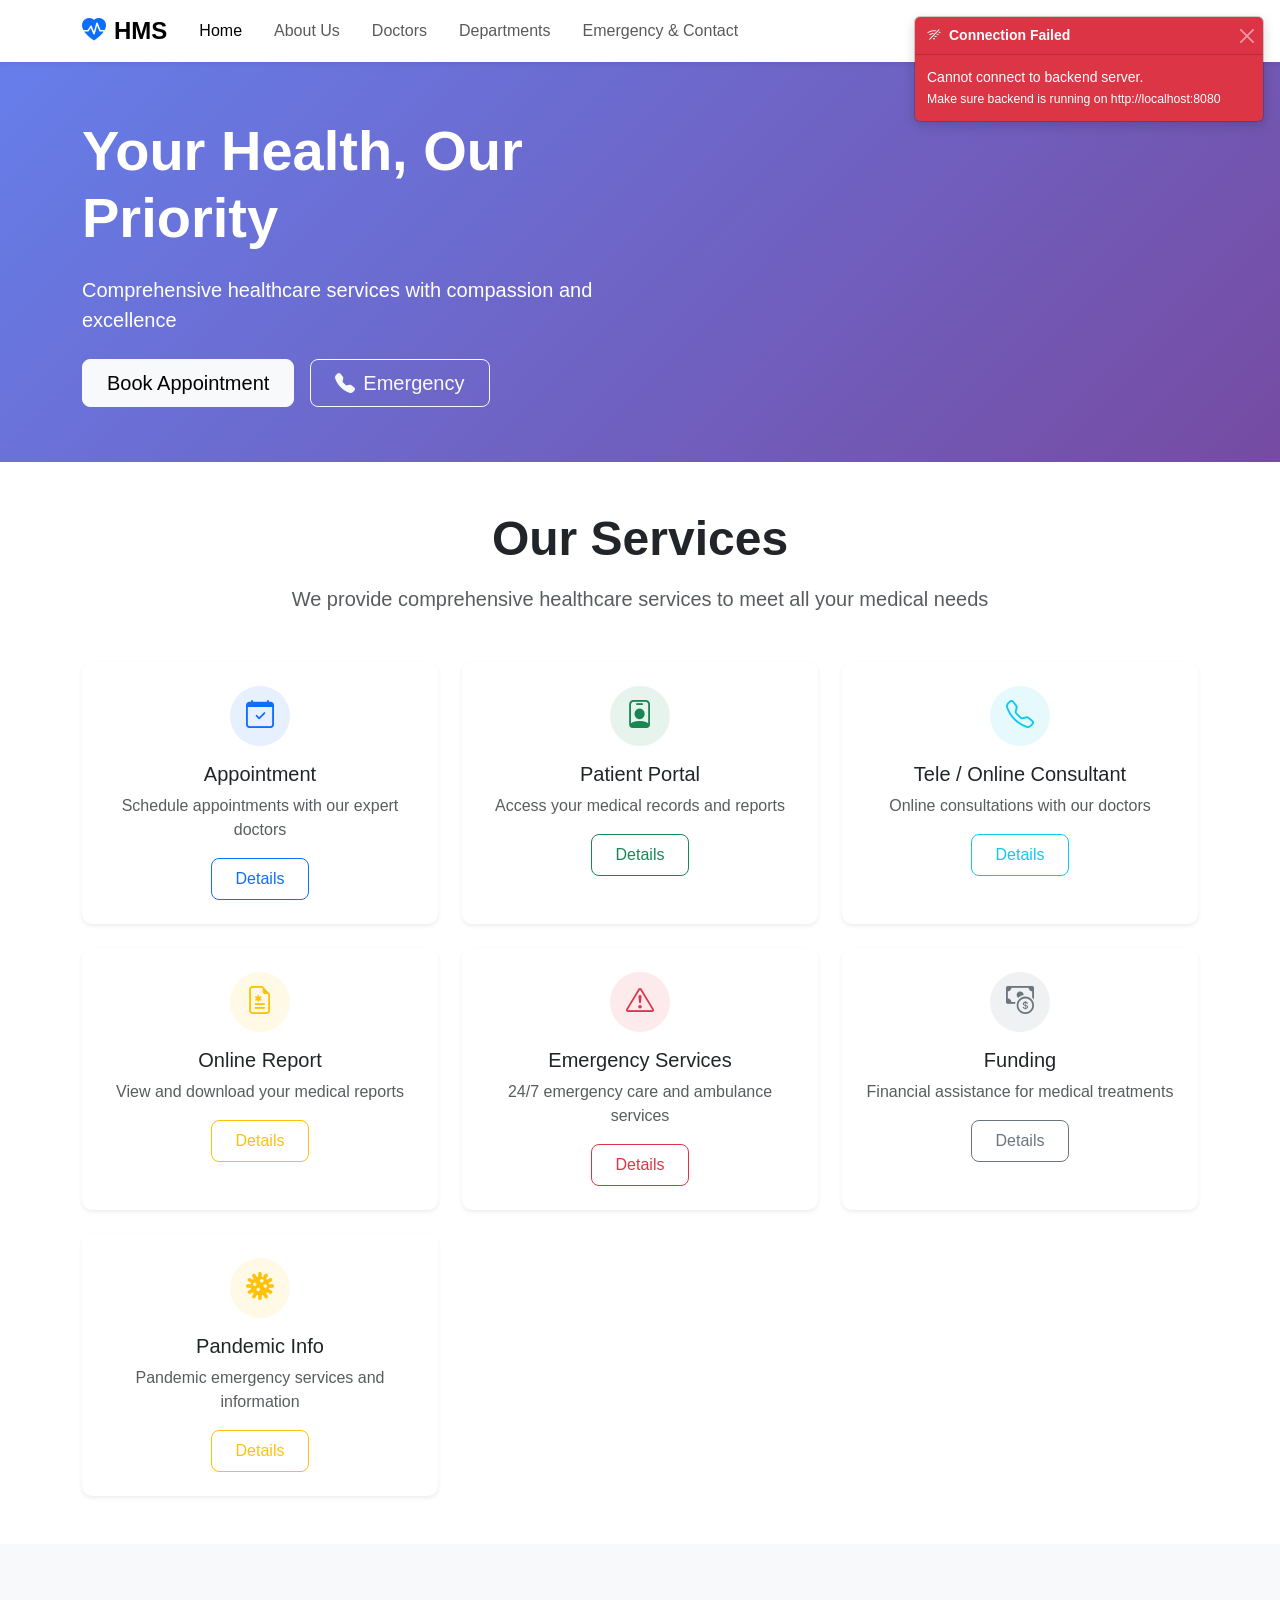
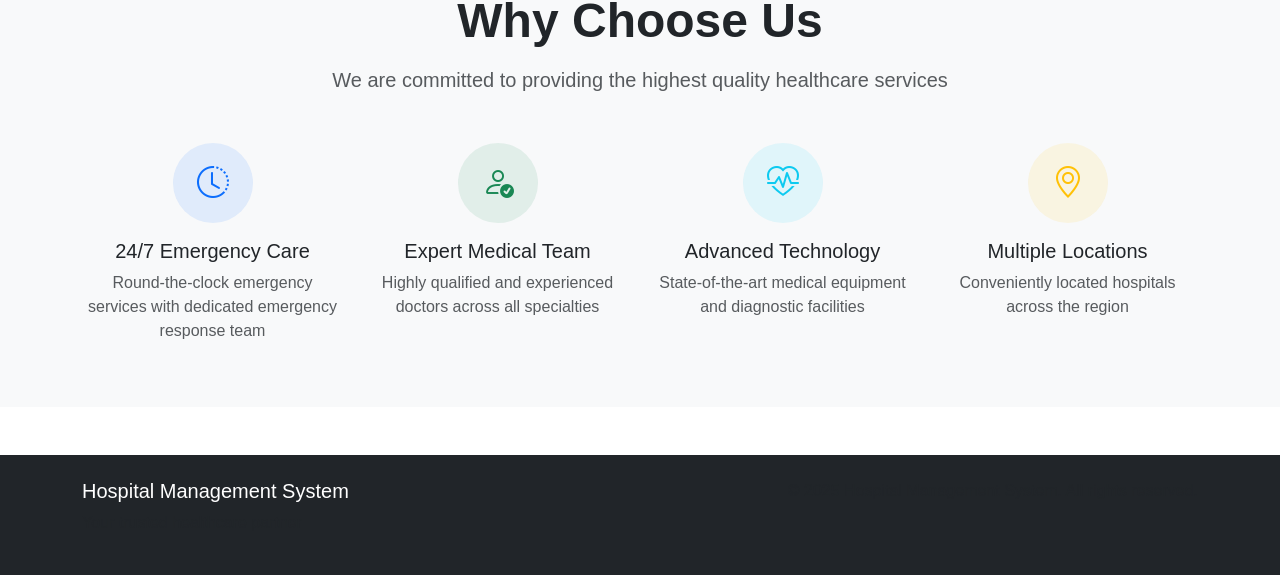
==== HospitalManagementSystem/HospitalManagementSystem/hospital-frontend-html/index.html @ 0879f268 "First" ====
<!DOCTYPE html>
<html lang="en">
<head>
    <meta charset="UTF-8">
    <meta name="viewport" content="width=device-width, initial-scale=1.0">
    <title>Hospital Management System</title>
    
    <!-- Bootstrap CSS -->
    <link href="https://cdn.jsdelivr.net/npm/bootstrap@5.3.2/dist/css/bootstrap.min.css" rel="stylesheet">
    <!-- Bootstrap Icons -->
    <link rel="stylesheet" href="https://cdn.jsdelivr.net/npm/bootstrap-icons@1.11.1/font/bootstrap-icons.css">
    <!-- Custom CSS -->
    <link rel="stylesheet" href="css/style.css">
</head>
<body>
    <!-- Connection Status Notification -->
    <div class="position-fixed top-0 end-0 p-3" style="z-index: 9999;">
        <div id="connectionToast" class="toast" role="alert" aria-live="assertive" aria-atomic="true">
            <div class="toast-header">
                <i class="bi bi-wifi me-2" id="connectionIcon"></i>
                <strong class="me-auto" id="connectionTitle">Checking Connection...</strong>
                <button type="button" class="btn-close" data-bs-dismiss="toast"></button>
            </div>
            <div class="toast-body" id="connectionMessage">
                Connecting to backend server...
            </div>
        </div>
    </div>

    <!-- Navigation -->
    <nav class="navbar navbar-expand-lg navbar-light bg-white shadow-sm">
        <div class="container">
            <a class="navbar-brand d-flex align-items-center" href="index.html">
                <i class="bi bi-heart-pulse-fill text-primary me-2 fs-4"></i>
                <span class="fw-bold">HMS</span>
            </a>
            <button class="navbar-toggler" type="button" data-bs-toggle="collapse" data-bs-target="#navbarNav">
                <span class="navbar-toggler-icon"></span>
            </button>
            <div class="collapse navbar-collapse" id="navbarNav">
                <ul class="navbar-nav me-auto">
                    <li class="nav-item">
                        <a class="nav-link" href="index.html">Home</a>
                    </li>
                    <li class="nav-item">
                        <a class="nav-link" href="about.html">About Us</a>
                    </li>
                    <li class="nav-item">
                        <a class="nav-link" href="doctors.html">Doctors</a>
                    </li>
                    <li class="nav-item">
                        <a class="nav-link" href="departments.html">Departments</a>
                    </li>
                    <li class="nav-item">
                        <a class="nav-link" href="emergency.html">Emergency & Contact</a>
                    </li>
                </ul>
                <ul class="navbar-nav">
                    <li class="nav-item">
                        <a class="nav-link" href="login.html">Login</a>
                    </li>
                    <li class="nav-item">
                        <a class="nav-link btn btn-primary text-white ms-2" href="register.html">Register</a>
                    </li>
                </ul>
            </div>
        </div>
    </nav>

    <!-- Hero Section -->
    <section class="hero-section bg-primary text-white py-5">
        <div class="container">
            <div class="row align-items-center">
                <div class="col-lg-6">
                    <h1 class="display-4 fw-bold mb-4">Your Health, Our Priority</h1>
                    <p class="lead mb-4">Comprehensive healthcare services with compassion and excellence</p>
                    <div class="d-flex gap-3">
                        <a href="appointments.html" class="btn btn-light btn-lg">Book Appointment</a>
                        <a href="emergency.html" class="btn btn-outline-light btn-lg">
                            <i class="bi bi-telephone-fill me-2"></i>Emergency
                        </a>
                    </div>
                </div>
            </div>
        </div>
    </section>

    <!-- Services Section -->
    <section class="py-5">
        <div class="container">
            <div class="text-center mb-5">
                <h2 class="display-5 fw-bold mb-3">Our Services</h2>
                <p class="lead text-muted">We provide comprehensive healthcare services to meet all your medical needs</p>
            </div>
            
            <div class="row g-4">
                <div class="col-md-6 col-lg-4">
                    <div class="card h-100 shadow-sm border-0">
                        <div class="card-body text-center p-4">
                            <div class="service-icon bg-primary bg-opacity-10 rounded-circle d-inline-flex align-items-center justify-content-center mb-3" style="width: 60px; height: 60px;">
                                <i class="bi bi-calendar-check fs-3 text-primary"></i>
                            </div>
                            <h5 class="card-title">Appointment</h5>
                            <p class="card-text text-muted">Schedule appointments with our expert doctors</p>
                            <a href="appointments.html" class="btn btn-outline-primary">Details</a>
                        </div>
                    </div>
                </div>
                
                <div class="col-md-6 col-lg-4">
                    <div class="card h-100 shadow-sm border-0">
                        <div class="card-body text-center p-4">
                            <div class="service-icon bg-success bg-opacity-10 rounded-circle d-inline-flex align-items-center justify-content-center mb-3" style="width: 60px; height: 60px;">
                                <i class="bi bi-person-badge fs-3 text-success"></i>
                            </div>
                            <h5 class="card-title">Patient Portal</h5>
                            <p class="card-text text-muted">Access your medical records and reports</p>
                            <a href="patient-portal-login.html" class="btn btn-outline-success">Details</a>
                        </div>
                    </div>
                </div>
                
                <div class="col-md-6 col-lg-4">
                    <div class="card h-100 shadow-sm border-0">
                        <div class="card-body text-center p-4">
                            <div class="service-icon bg-info bg-opacity-10 rounded-circle d-inline-flex align-items-center justify-content-center mb-3" style="width: 60px; height: 60px;">
                                <i class="bi bi-telephone fs-3 text-info"></i>
                            </div>
                            <h5 class="card-title">Tele / Online Consultant</h5>
                            <p class="card-text text-muted">Online consultations with our doctors</p>
                            <a href="tele-consultation.html" class="btn btn-outline-info">Details</a>
                        </div>
                    </div>
                </div>
                
                <div class="col-md-6 col-lg-4">
                    <div class="card h-100 shadow-sm border-0">
                        <div class="card-body text-center p-4">
                            <div class="service-icon bg-warning bg-opacity-10 rounded-circle d-inline-flex align-items-center justify-content-center mb-3" style="width: 60px; height: 60px;">
                                <i class="bi bi-file-earmark-medical fs-3 text-warning"></i>
                            </div>
                            <h5 class="card-title">Online Report</h5>
                            <p class="card-text text-muted">View and download your medical reports</p>
                            <a href="online-report.html" class="btn btn-outline-warning">Details</a>
                        </div>
                    </div>
                </div>
                
                <div class="col-md-6 col-lg-4">
                    <div class="card h-100 shadow-sm border-0">
                        <div class="card-body text-center p-4">
                            <div class="service-icon bg-danger bg-opacity-10 rounded-circle d-inline-flex align-items-center justify-content-center mb-3" style="width: 60px; height: 60px;">
                                <i class="bi bi-exclamation-triangle fs-3 text-danger"></i>
                            </div>
                            <h5 class="card-title">Emergency Services</h5>
                            <p class="card-text text-muted">24/7 emergency care and ambulance services</p>
                            <a href="emergency.html" class="btn btn-outline-danger">Details</a>
                        </div>
                    </div>
                </div>
                
                <div class="col-md-6 col-lg-4">
                    <div class="card h-100 shadow-sm border-0">
                        <div class="card-body text-center p-4">
                            <div class="service-icon bg-secondary bg-opacity-10 rounded-circle d-inline-flex align-items-center justify-content-center mb-3" style="width: 60px; height: 60px;">
                                <i class="bi bi-cash-coin fs-3 text-secondary"></i>
                            </div>
                            <h5 class="card-title">Funding</h5>
                            <p class="card-text text-muted">Financial assistance for medical treatments</p>
                            <a href="funding.html" class="btn btn-outline-secondary">Details</a>
                        </div>
                    </div>
                </div>
                
                <div class="col-md-6 col-lg-4">
                    <div class="card h-100 shadow-sm border-0">
                        <div class="card-body text-center p-4">
                            <div class="service-icon bg-warning bg-opacity-10 rounded-circle d-inline-flex align-items-center justify-content-center mb-3" style="width: 60px; height: 60px;">
                                <i class="bi bi-virus fs-3 text-warning"></i>
                            </div>
                            <h5 class="card-title">Pandemic Info</h5>
                            <p class="card-text text-muted">Pandemic emergency services and information</p>
                            <a href="pandemic.html" class="btn btn-outline-warning">Details</a>
                        </div>
                    </div>
                </div>
            </div>
        </div>
    </section>

    <!-- Features Section -->
    <section class="py-5 bg-light">
        <div class="container">
            <div class="text-center mb-5">
                <h2 class="display-5 fw-bold mb-3">Why Choose Us</h2>
                <p class="lead text-muted">We are committed to providing the highest quality healthcare services</p>
            </div>
            
            <div class="row g-4">
                <div class="col-md-6 col-lg-3">
                    <div class="text-center">
                        <div class="feature-icon bg-primary bg-opacity-10 rounded-circle d-inline-flex align-items-center justify-content-center mb-3" style="width: 80px; height: 80px;">
                            <i class="bi bi-clock-history fs-2 text-primary"></i>
                        </div>
                        <h5>24/7 Emergency Care</h5>
                        <p class="text-muted">Round-the-clock emergency services with dedicated emergency response team</p>
                    </div>
                </div>
                
                <div class="col-md-6 col-lg-3">
                    <div class="text-center">
                        <div class="feature-icon bg-success bg-opacity-10 rounded-circle d-inline-flex align-items-center justify-content-center mb-3" style="width: 80px; height: 80px;">
                            <i class="bi bi-person-check fs-2 text-success"></i>
                        </div>
                        <h5>Expert Medical Team</h5>
                        <p class="text-muted">Highly qualified and experienced doctors across all specialties</p>
                    </div>
                </div>
                
                <div class="col-md-6 col-lg-3">
                    <div class="text-center">
                        <div class="feature-icon bg-info bg-opacity-10 rounded-circle d-inline-flex align-items-center justify-content-center mb-3" style="width: 80px; height: 80px;">
                            <i class="bi bi-heart-pulse fs-2 text-info"></i>
                        </div>
                        <h5>Advanced Technology</h5>
                        <p class="text-muted">State-of-the-art medical equipment and diagnostic facilities</p>
                    </div>
                </div>
                
                <div class="col-md-6 col-lg-3">
                    <div class="text-center">
                        <div class="feature-icon bg-warning bg-opacity-10 rounded-circle d-inline-flex align-items-center justify-content-center mb-3" style="width: 80px; height: 80px;">
                            <i class="bi bi-geo-alt fs-2 text-warning"></i>
                        </div>
                        <h5>Multiple Locations</h5>
                        <p class="text-muted">Conveniently located hospitals across the region</p>
                    </div>
                </div>
            </div>
        </div>
    </section>

    <!-- Footer -->
    <footer class="bg-dark text-white py-4 mt-5">
        <div class="container">
            <div class="row">
                <div class="col-md-6">
                    <h5>Hospital Management System</h5>
                    <p class="text-muted">Your trusted healthcare partner</p>
                </div>
                <div class="col-md-6 text-md-end">
                    <p class="text-muted mb-0">&copy; 2025 Hospital Management System. All rights reserved.</p>
                </div>
            </div>
        </div>
    </footer>

    <!-- Bootstrap JS -->
    <script src="https://cdn.jsdelivr.net/npm/bootstrap@5.3.2/dist/js/bootstrap.bundle.min.js"></script>
    <!-- Custom JS -->
    <script src="js/api.js"></script>
    <script src="js/main.js"></script>
</body>
</html>
---- HospitalManagementSystem/HospitalManagementSystem/hospital-frontend-html/css/style.css ----
/* Custom Styles for Hospital Management System */

:root {
    --primary-color: #0d6efd;
    --secondary-color: #6c757d;
    --success-color: #198754;
    --danger-color: #dc3545;
    --warning-color: #ffc107;
    --info-color: #0dcaf0;
}

body {
    font-family: 'Segoe UI', Tahoma, Geneva, Verdana, sans-serif;
    min-height: 100vh;
    display: flex;
    flex-direction: column;
}

main {
    flex: 1;
}

/* Hero Section */
.hero-section {
    background: linear-gradient(135deg, #667eea 0%, #764ba2 100%);
    min-height: 400px;
    display: flex;
    align-items: center;
}

/* Navigation */
.navbar-brand {
    font-size: 1.5rem;
}

.navbar-nav .nav-link {
    font-weight: 500;
    margin: 0 0.5rem;
    transition: color 0.3s;
}

.navbar-nav .nav-link:hover {
    color: var(--primary-color) !important;
}

/* Cards */
.card {
    transition: transform 0.3s, box-shadow 0.3s;
    border-radius: 10px;
}

.card:hover {
    transform: translateY(-5px);
    box-shadow: 0 10px 25px rgba(0,0,0,0.1) !important;
}

/* Service Icons */
.service-icon, .feature-icon {
    transition: transform 0.3s;
}

.card:hover .service-icon,
.card:hover .feature-icon {card-body
    transform: scale(1.1);
}

/* Forms */
.form-control:focus,
.form-select:focus {
    border-color: var(--primary-color);
    box-shadow: 0 0 0 0.2rem rgba(13, 110, 253, 0.25);
}

/* Buttons */
.btn {
    border-radius: 8px;
    padding: 0.5rem 1.5rem;
    font-weight: 500;
    transition: all 0.3s;
}

.btn:hover {
    transform: translateY(-2px);
    box-shadow: 0 4px 8px rgba(0,0,0,0.2);
}

/* Loading Spinner */
.spinner-border {
    width: 3rem;
    height: 3rem;
}

/* Alerts */
.alert {
    border-radius: 8px;
    border: none;
}

/* Tables */
.table {
    border-radius: 8px;
    overflow: hidden;
}

.table thead {
    background-color: var(--primary-color);
    color: white;
}

/* Status Badges */
.badge {
    padding: 0.5rem 1rem;
    font-weight: 500;
}

/* Footer */
footer {
    margin-top: auto;
}

/* Responsive */
@media (max-width: 768px) {
    .hero-section {
        min-height: 300px;
        text-align: center;
    }
    
    .display-4 {
        font-size: 2rem;
    }
}

/* Custom Scrollbar */
::-webkit-scrollbar {
    width: 10px;
}

::-webkit-scrollbar-track {
    background: #f1f1f1;
}

::-webkit-scrollbar-thumb {
    background: var(--primary-color);
    border-radius: 5px;
}

::-webkit-scrollbar-thumb:hover {
    background: #0a58ca;
}

/* Toast Notification Styles */
.toast {
    min-width: 300px;
    box-shadow: 0 4px 12px rgba(0, 0, 0, 0.15);
}

.toast-header {
    font-weight: 600;
}

.toast.bg-success .toast-header {
    background-color: rgba(25, 135, 84, 0.2);
    color: white;
}

.toast.bg-danger .toast-header {
    background-color: rgba(220, 53, 69, 0.2);
    color: white;
}

.toast.bg-success .btn-close {
    filter: invert(1);
}

.toast.bg-danger .btn-close {
    filter: invert(1);
}

/* Animation */
@keyframes fadeIn {
    from {
        opacity: 0;
        transform: translateY(20px);
    }
    to {
        opacity: 1;
        transform: translateY(0);
    }
}

.fade-in {
    animation: fadeIn 0.5s ease-in;
}

.MapBody {
    width: auto;
   
}
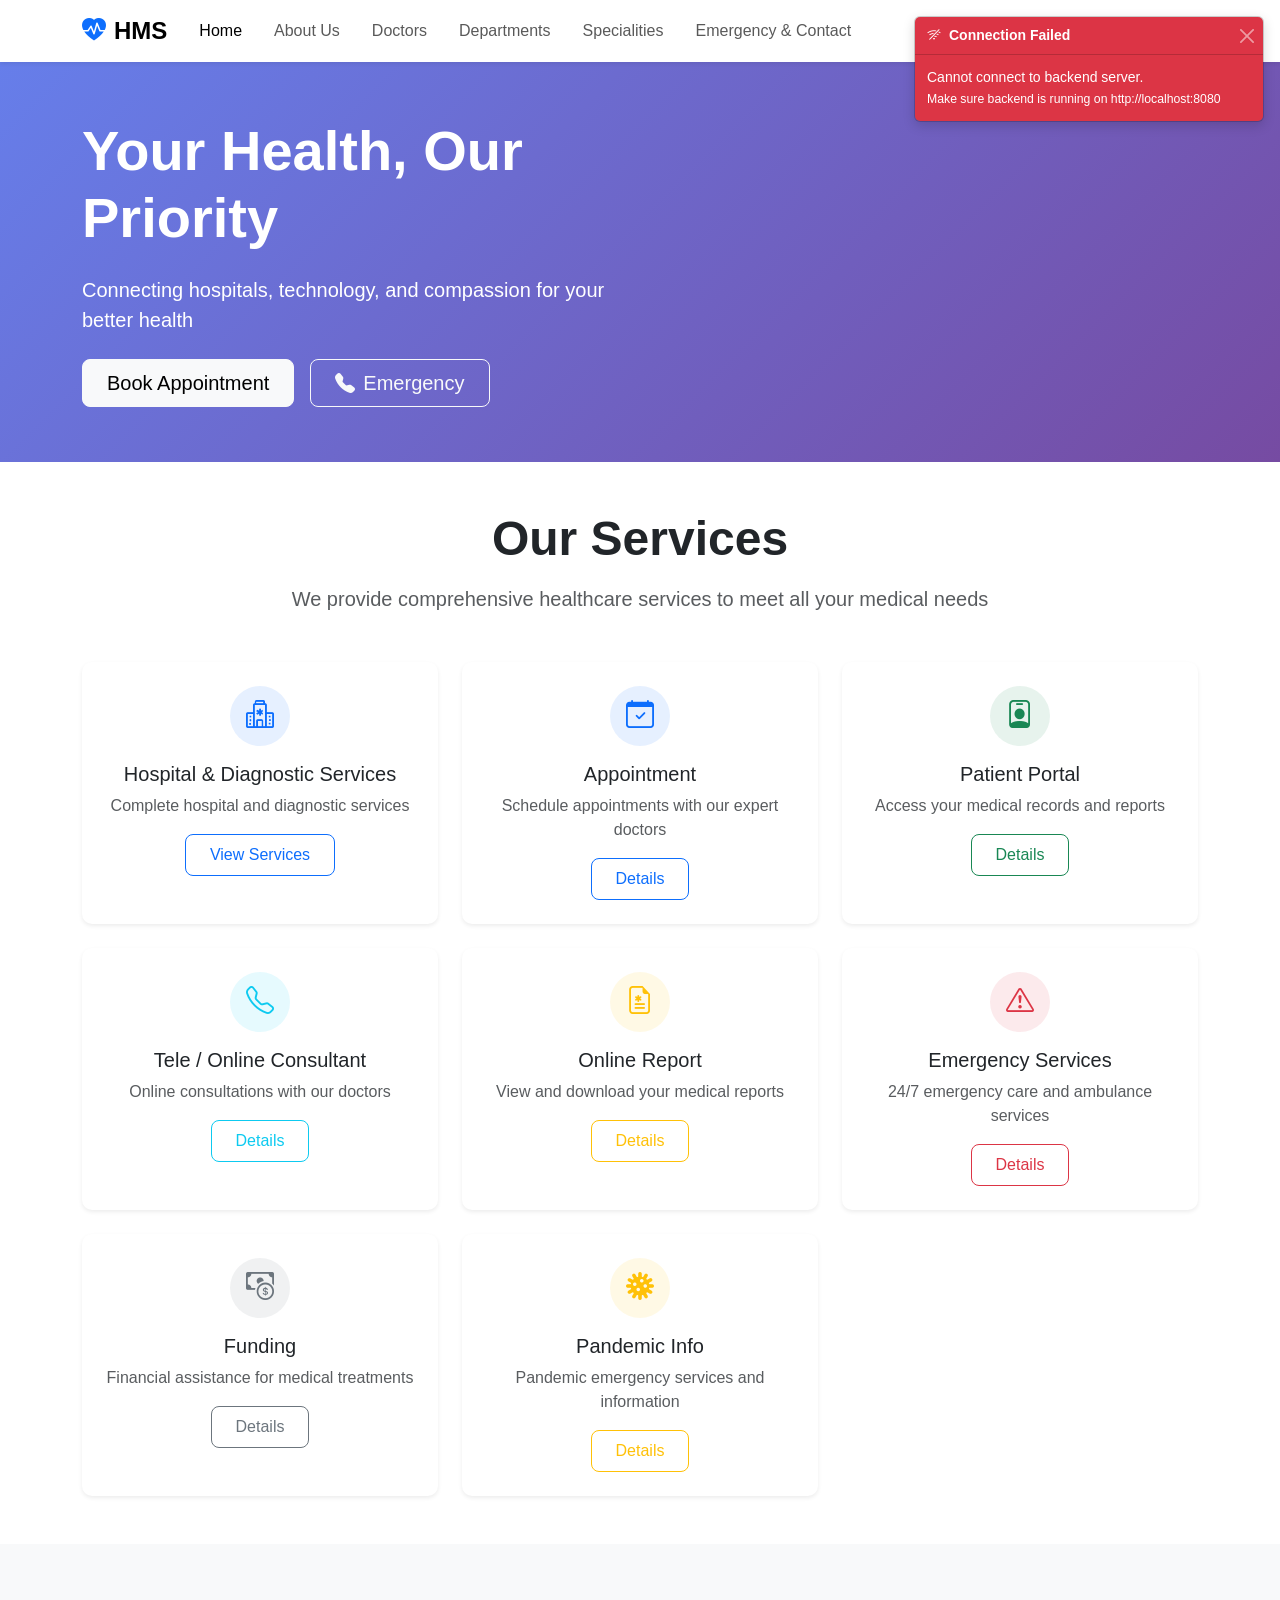
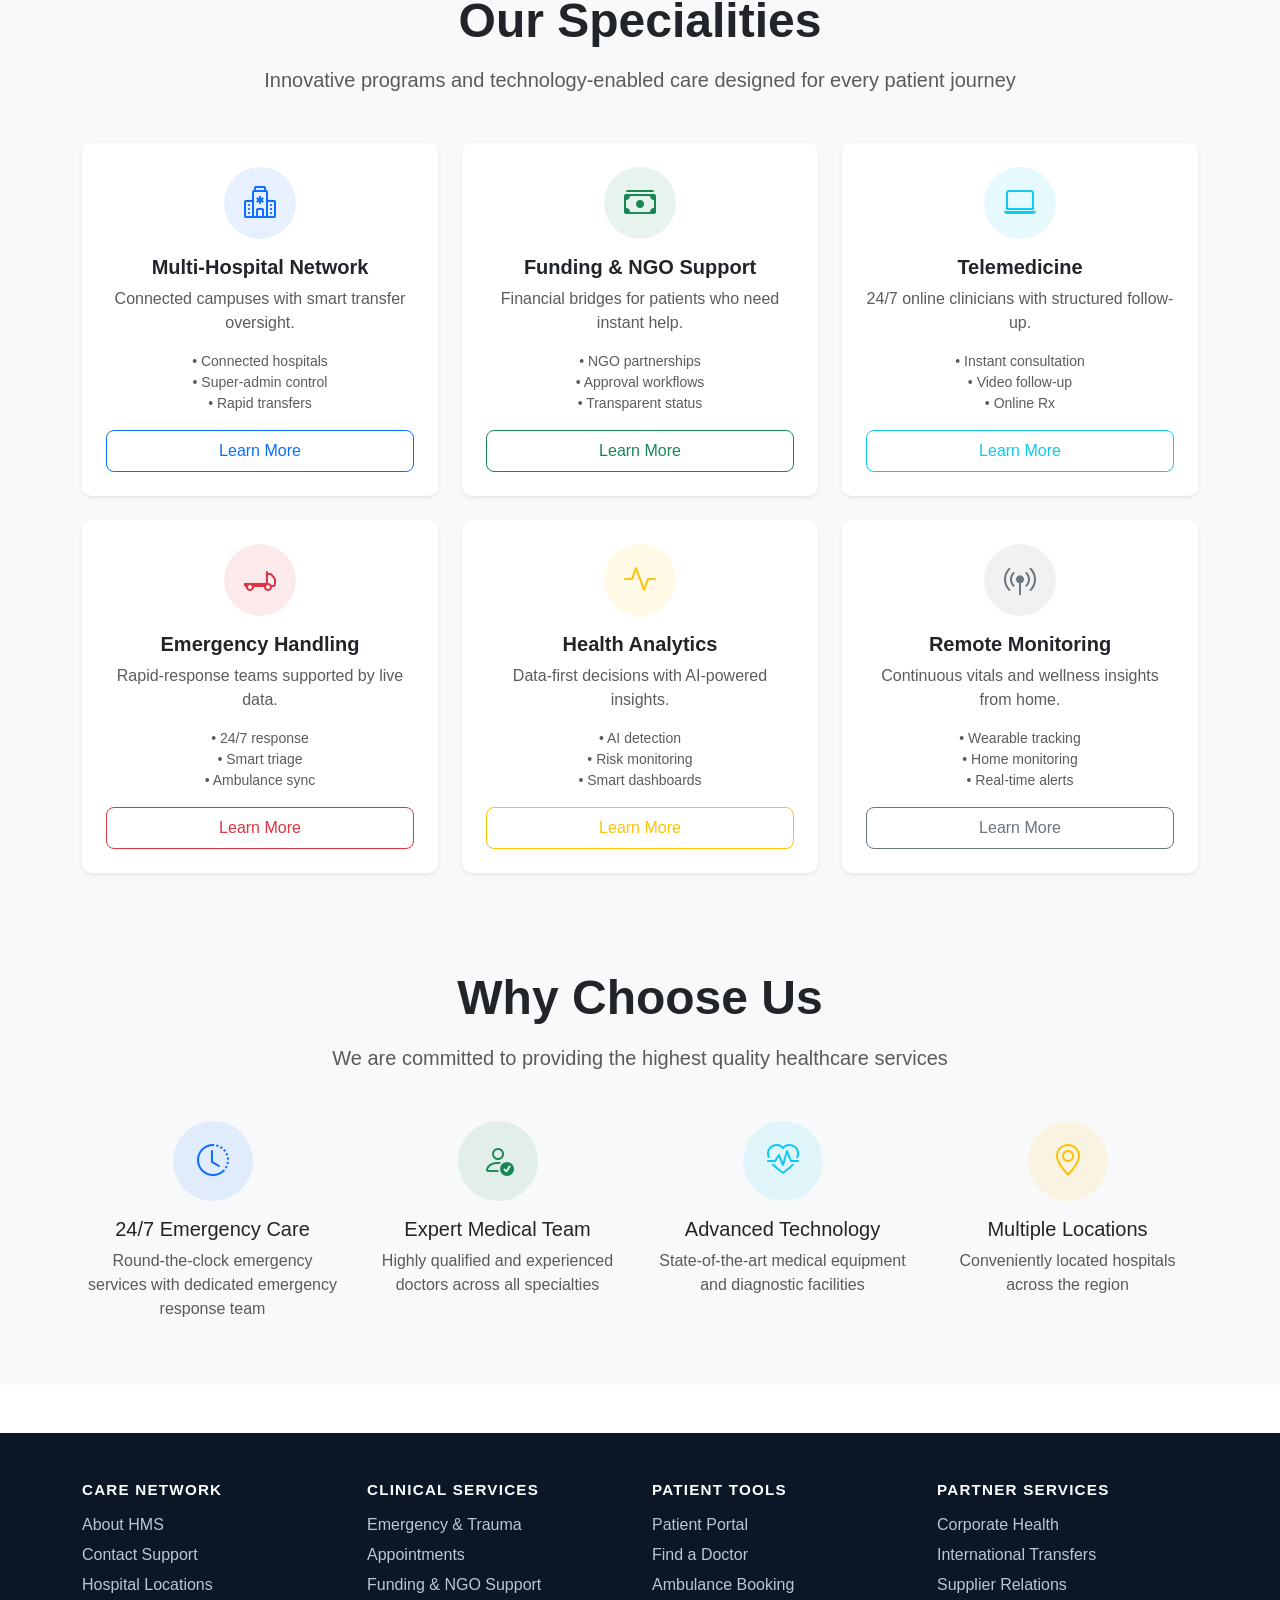
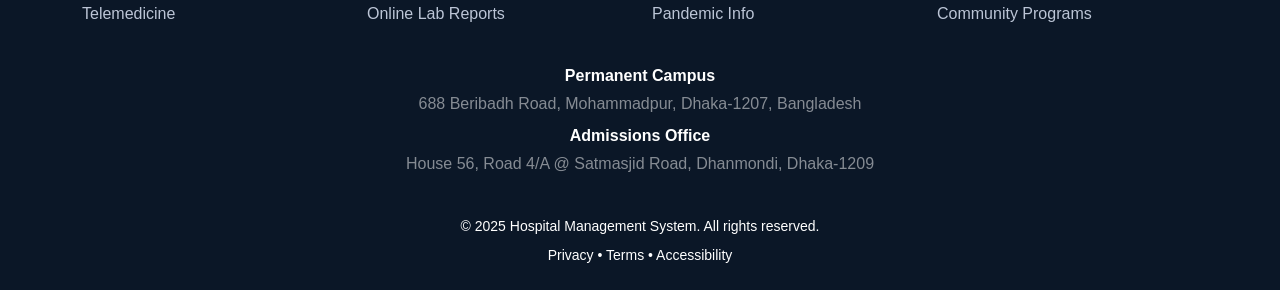
==== commit 23d731ad: "Second" ====
--- a/HospitalManagementSystem/HospitalManagementSystem/hospital-frontend-html/index.html
+++ b/HospitalManagementSystem/HospitalManagementSystem/hospital-frontend-html/index.html
@@ -52,6 +52,9 @@
                         <a class="nav-link" href="departments.html">Departments</a>
                     </li>
                     <li class="nav-item">
+                        <a class="nav-link" href="#specialities">Specialities</a>
+                    </li>
+                    <li class="nav-item">
                         <a class="nav-link" href="emergency.html">Emergency & Contact</a>
                     </li>
                 </ul>
@@ -60,7 +63,7 @@
                         <a class="nav-link" href="login.html">Login</a>
                     </li>
                     <li class="nav-item">
-                        <a class="nav-link btn btn-primary text-white ms-2" href="register.html">Register</a>
+                        <a class="nav-link ms-2" href="register.html">Register</a>
                     </li>
                 </ul>
             </div>
@@ -73,7 +76,7 @@
             <div class="row align-items-center">
                 <div class="col-lg-6">
                     <h1 class="display-4 fw-bold mb-4">Your Health, Our Priority</h1>
-                    <p class="lead mb-4">Comprehensive healthcare services with compassion and excellence</p>
+                    <p class="lead mb-4">Connecting hospitals, technology, and compassion for your better health</p>
                     <div class="d-flex gap-3">
                         <a href="appointments.html" class="btn btn-light btn-lg">Book Appointment</a>
                         <a href="emergency.html" class="btn btn-outline-light btn-lg">
@@ -98,6 +101,19 @@
                     <div class="card h-100 shadow-sm border-0">
                         <div class="card-body text-center p-4">
                             <div class="service-icon bg-primary bg-opacity-10 rounded-circle d-inline-flex align-items-center justify-content-center mb-3" style="width: 60px; height: 60px;">
+                                <i class="bi bi-hospital fs-3 text-primary"></i>
+                            </div>
+                            <h5 class="card-title">Hospital & Diagnostic Services</h5>
+                            <p class="card-text text-muted">Complete hospital and diagnostic services</p>
+                            <a href="services.html" class="btn btn-outline-primary">View Services</a>
+                        </div>
+                    </div>
+                </div>
+                
+                <div class="col-md-6 col-lg-4">
+                    <div class="card h-100 shadow-sm border-0">
+                        <div class="card-body text-center p-4">
+                            <div class="service-icon bg-primary bg-opacity-10 rounded-circle d-inline-flex align-items-center justify-content-center mb-3" style="width: 60px; height: 60px;">
                                 <i class="bi bi-calendar-check fs-3 text-primary"></i>
                             </div>
                             <h5 class="card-title">Appointment</h5>
@@ -187,6 +203,133 @@
             </div>
         </div>
     </section>
+
+    <!-- Specialities Section -->
+    <section id="specialities" class="py-5 bg-light">
+        <div class="container">
+            <div class="text-center mb-5">
+                <h2 class="display-5 fw-bold mb-3">Our Specialities</h2>
+                <p class="lead text-muted">Innovative programs and technology-enabled care designed for every patient journey</p>
+            </div>
+            <div class="row g-4">
+                <div class="col-md-6 col-lg-4">
+                    <div class="card h-100 shadow-sm border-0 speciality-card fade-up" data-title="Multi-Hospital Network" data-description='<p class="text-muted">Seamless coordination between partner hospitals keeps patients moving without delays.</p><ul class="mb-0 ps-3 text-muted"><li>Centralized visibility for super-admins</li><li>Fast-track referrals and transfers</li><li>Guaranteed bed availability updates</li></ul>'>
+                        <div class="card-body d-flex flex-column text-center p-4">
+                            <div class="speciality-icon bg-primary bg-opacity-10 rounded-circle d-inline-flex align-items-center justify-content-center mx-auto mb-3">
+                                <i class="bi bi-hospital text-primary"></i>
+                            </div>
+                            <h5 class="fw-semibold">Multi-Hospital Network</h5>
+                            <p class="text-muted mb-3">Connected campuses with smart transfer oversight.</p>
+                            <ul class="list-unstyled text-muted small mb-0">
+                                <li>• Connected hospitals</li>
+                                <li>• Super-admin control</li>
+                                <li>• Rapid transfers</li>
+                            </ul>
+                            <button class="btn btn-outline-primary mt-3" data-bs-toggle="modal" data-bs-target="#specialityModal">Learn More</button>
+                        </div>
+                    </div>
+                </div>
+                <div class="col-md-6 col-lg-4">
+                    <div class="card h-100 shadow-sm border-0 speciality-card fade-up" data-title="Funding & NGO Support" data-description='<p class="text-muted">Dedicated workflows keep every financial assistance request visible and accountable.</p><ul class="mb-0 ps-3 text-muted"><li>Integrated NGO collaboration</li><li>Eligibility and approval tracking</li><li>Automated status notifications</li></ul>'>
+                        <div class="card-body d-flex flex-column text-center p-4">
+                            <div class="speciality-icon bg-success bg-opacity-10 rounded-circle d-inline-flex align-items-center justify-content-center mx-auto mb-3">
+                                <i class="bi bi-cash-stack text-success"></i>
+                            </div>
+                            <h5 class="fw-semibold">Funding & NGO Support</h5>
+                            <p class="text-muted mb-3">Financial bridges for patients who need instant help.</p>
+                            <ul class="list-unstyled text-muted small mb-0">
+                                <li>• NGO partnerships</li>
+                                <li>• Approval workflows</li>
+                                <li>• Transparent status</li>
+                            </ul>
+                            <button class="btn btn-outline-success mt-3" data-bs-toggle="modal" data-bs-target="#specialityModal">Learn More</button>
+                        </div>
+                    </div>
+                </div>
+                <div class="col-md-6 col-lg-4">
+                    <div class="card h-100 shadow-sm border-0 speciality-card fade-up" data-title="Telemedicine Suite" data-description='<p class="text-muted">Virtual-first care keeps clinicians by a patient’s side from anywhere.</p><ul class="mb-0 ps-3 text-muted"><li>Instant video consults</li><li>Digital prescription management</li><li>Secure follow-up channels</li></ul>'>
+                        <div class="card-body d-flex flex-column text-center p-4">
+                            <div class="speciality-icon bg-info bg-opacity-10 rounded-circle d-inline-flex align-items-center justify-content-center mx-auto mb-3">
+                                <i class="bi bi-laptop text-info"></i>
+                            </div>
+                            <h5 class="fw-semibold">Telemedicine</h5>
+                            <p class="text-muted mb-3">24/7 online clinicians with structured follow-up.</p>
+                            <ul class="list-unstyled text-muted small mb-0">
+                                <li>• Instant consultation</li>
+                                <li>• Video follow-up</li>
+                                <li>• Online Rx</li>
+                            </ul>
+                            <button class="btn btn-outline-info mt-3" data-bs-toggle="modal" data-bs-target="#specialityModal">Learn More</button>
+                        </div>
+                    </div>
+                </div>
+                <div class="col-md-6 col-lg-4">
+                    <div class="card h-100 shadow-sm border-0 speciality-card fade-up" data-title="Emergency Handling" data-description='<p class="text-muted">Coordinated command center links ambulances, ER teams, and specialists.</p><ul class="mb-0 ps-3 text-muted"><li>Real-time triage dashboard</li><li>Integrated ambulance tracking</li><li>Critical handoff playbooks</li></ul>'>
+                        <div class="card-body d-flex flex-column text-center p-4">
+                            <div class="speciality-icon bg-danger bg-opacity-10 rounded-circle d-inline-flex align-items-center justify-content-center mx-auto mb-3">
+                                <i class="bi bi-truck-flatbed text-danger"></i>
+                            </div>
+                            <h5 class="fw-semibold">Emergency Handling</h5>
+                            <p class="text-muted mb-3">Rapid-response teams supported by live data.</p>
+                            <ul class="list-unstyled text-muted small mb-0">
+                                <li>• 24/7 response</li>
+                                <li>• Smart triage</li>
+                                <li>• Ambulance sync</li>
+                            </ul>
+                            <button class="btn btn-outline-danger mt-3" data-bs-toggle="modal" data-bs-target="#specialityModal">Learn More</button>
+                        </div>
+                    </div>
+                </div>
+                <div class="col-md-6 col-lg-4">
+                    <div class="card h-100 shadow-sm border-0 speciality-card fade-up" data-title="Health Analytics" data-description='<p class="text-muted">Predictive analytics deliver actionable insights for clinicians and administrators.</p><ul class="mb-0 ps-3 text-muted"><li>AI-powered risk flags</li><li>Population health dashboards</li><li>Outcome tracking</li></ul>'>
+                        <div class="card-body d-flex flex-column text-center p-4">
+                            <div class="speciality-icon bg-warning bg-opacity-10 rounded-circle d-inline-flex align-items-center justify-content-center mx-auto mb-3">
+                                <i class="bi bi-activity text-warning"></i>
+                            </div>
+                            <h5 class="fw-semibold">Health Analytics</h5>
+                            <p class="text-muted mb-3">Data-first decisions with AI-powered insights.</p>
+                            <ul class="list-unstyled text-muted small mb-0">
+                                <li>• AI detection</li>
+                                <li>• Risk monitoring</li>
+                                <li>• Smart dashboards</li>
+                            </ul>
+                            <button class="btn btn-outline-warning mt-3 text-warning" data-bs-toggle="modal" data-bs-target="#specialityModal">Learn More</button>
+                        </div>
+                    </div>
+                </div>
+                <div class="col-md-6 col-lg-4">
+                    <div class="card h-100 shadow-sm border-0 speciality-card fade-up" data-title="Remote Monitoring" data-description='<p class="text-muted">Wearables, home devices, and alerting tools keep clinicians informed daily.</p><ul class="mb-0 ps-3 text-muted"><li>Device-agnostic data ingestion</li><li>Real-time alert escalation</li><li>Care-plan adherence tracking</li></ul>'>
+                        <div class="card-body d-flex flex-column text-center p-4">
+                            <div class="speciality-icon bg-secondary bg-opacity-10 rounded-circle d-inline-flex align-items-center justify-content-center mx-auto mb-3">
+                                <i class="bi bi-broadcast-pin text-secondary"></i>
+                            </div>
+                            <h5 class="fw-semibold">Remote Monitoring</h5>
+                            <p class="text-muted mb-3">Continuous vitals and wellness insights from home.</p>
+                            <ul class="list-unstyled text-muted small mb-0">
+                                <li>• Wearable tracking</li>
+                                <li>• Home monitoring</li>
+                                <li>• Real-time alerts</li>
+                            </ul>
+                            <button class="btn btn-outline-secondary mt-3" data-bs-toggle="modal" data-bs-target="#specialityModal">Learn More</button>
+                        </div>
+                    </div>
+                </div>
+            </div>
+        </div>
+    </section>
+
+    <!-- Specialities Modal -->
+    <div class="modal fade" id="specialityModal" tabindex="-1" aria-labelledby="specialityModalLabel" aria-hidden="true">
+        <div class="modal-dialog modal-dialog-centered">
+            <div class="modal-content border-0 shadow">
+                <div class="modal-header">
+                    <h5 class="modal-title" id="specialityModalLabel">Speciality Details</h5>
+                    <button type="button" class="btn-close" data-bs-dismiss="modal" aria-label="Close"></button>
+                </div>
+                <div class="modal-body" id="specialityModalBody"></div>
+            </div>
+        </div>
+    </div>
 
     <!-- Features Section -->
     <section class="py-5 bg-light">
@@ -241,15 +384,58 @@
     </section>
 
     <!-- Footer -->
-    <footer class="bg-dark text-white py-4 mt-5">
-        <div class="container">
-            <div class="row">
-                <div class="col-md-6">
-                    <h5>Hospital Management System</h5>
-                    <p class="text-muted">Your trusted healthcare partner</p>
-                </div>
-                <div class="col-md-6 text-md-end">
-                    <p class="text-muted mb-0">&copy; 2025 Hospital Management System. All rights reserved.</p>
+    <footer class="site-footer pt-5 pb-4 mt-5">
+        <div class="container">
+            <div class="row g-4">
+                <div class="col-md-3">
+                    <h6 class="footer-heading">Care Network</h6>
+                    <ul class="footer-links">
+                        <li><a href="#">About HMS</a></li>
+                        <li><a href="#">Contact Support</a></li>
+                        <li><a href="#">Hospital Locations</a></li>
+                        <li><a href="#">Telemedicine</a></li>
+                    </ul>
+                </div>
+                <div class="col-md-3">
+                    <h6 class="footer-heading">Clinical Services</h6>
+                    <ul class="footer-links">
+                        <li><a href="#">Emergency & Trauma</a></li>
+                        <li><a href="#">Appointments</a></li>
+                        <li><a href="#">Funding & NGO Support</a></li>
+                        <li><a href="#">Online Lab Reports</a></li>
+                    </ul>
+                </div>
+                <div class="col-md-3">
+                    <h6 class="footer-heading">Patient Tools</h6>
+                    <ul class="footer-links">
+                        <li><a href="#">Patient Portal</a></li>
+                        <li><a href="#">Find a Doctor</a></li>
+                        <li><a href="#">Ambulance Booking</a></li>
+                        <li><a href="#">Pandemic Info</a></li>
+                    </ul>
+                </div>
+                <div class="col-md-3">
+                    <h6 class="footer-heading">Partner Services</h6>
+                    <ul class="footer-links">
+                        <li><a href="#">Corporate Health</a></li>
+                        <li><a href="#">International Transfers</a></li>
+                        <li><a href="#">Supplier Relations</a></li>
+                        <li><a href="#">Community Programs</a></li>
+                    </ul>
+                </div>
+            </div>
+            <div class="row g-4 mt-2">
+                <div class="col-12 col-lg-8 mx-auto text-center">
+                    <p class="mb-1 fw-semibold text-white">Permanent Campus</p>
+                    <p class="mb-2 text-white-50">688 Beribadh Road, Mohammadpur, Dhaka-1207, Bangladesh</p>
+                    <p class="mb-1 fw-semibold text-white">Admissions Office</p>
+                    <p class="mb-0 text-white-50">House 56, Road 4/A @ Satmasjid Road, Dhanmondi, Dhaka-1209</p>
+                </div>
+            </div>
+            <div class="row g-4 mt-3">
+                <div class="col-12 text-center">
+                    <p class="mb-2 small text-white">&copy; 2025 Hospital Management System. All rights reserved.</p>
+                    <p class="mb-0 small text-white">Privacy • Terms • Accessibility</p>
                 </div>
             </div>
         </div>
--- a/HospitalManagementSystem/HospitalManagementSystem/hospital-frontend-html/css/style.css
+++ b/HospitalManagementSystem/HospitalManagementSystem/hospital-frontend-html/css/style.css
@@ -60,8 +60,91 @@
 }
 
 .card:hover .service-icon,
-.card:hover .feature-icon {card-body
+.card:hover .feature-icon {
     transform: scale(1.1);
+}
+
+/* Specialities */
+.speciality-card {
+    transition: transform 0.4s ease, box-shadow 0.4s ease;
+    opacity: 0;
+    transform: translateY(24px);
+}
+
+.speciality-card.show {
+    opacity: 1;
+    transform: translateY(0);
+}
+
+.speciality-icon {
+    width: 72px;
+    height: 72px;
+    font-size: 2rem;
+}
+
+.speciality-card .btn {
+    width: 100%;
+}
+
+/* Funding / NGO Dashboard */
+.dashboard-panel {
+    background: #fff;
+}
+
+.funding-intro {
+    background: linear-gradient(135deg, rgba(13, 110, 253, 0.1), rgba(111, 66, 193, 0.12));
+    border-radius: 24px;
+    border: 1px solid rgba(13, 110, 253, 0.35);
+    box-shadow: 0 15px 35px rgba(13, 110, 253, 0.15);
+}
+
+.section-eyebrow {
+    text-transform: uppercase;
+    letter-spacing: 0.08em;
+    font-size: 0.75rem;
+    font-weight: 600;
+}
+
+.ngo-card {
+    border: 1px solid rgba(13, 110, 253, 0.08);
+    transition: transform 0.35s ease, box-shadow 0.35s ease;
+}
+
+.ngo-card:hover {
+    transform: translateY(-6px);
+    box-shadow: 0 20px 35px rgba(13, 110, 253, 0.15);
+}
+
+.ngo-icon {
+    width: 72px;
+    height: 72px;
+}
+
+.proposal-card {
+    background: #f8fafc;
+    border: 1px solid rgba(0,0,0,0.04);
+}
+
+.proposal-status {
+    border-radius: 999px;
+    padding: 0.35rem 1rem;
+    font-weight: 600;
+    font-size: 0.9rem;
+}
+
+.proposal-status.success {
+    background: rgba(25, 135, 84, 0.12);
+    color: #157347;
+}
+
+.proposal-status.danger {
+    background: rgba(220, 53, 69, 0.12);
+    color: #b02a37;
+}
+
+.proposal-status.pending {
+    background: rgba(255, 193, 7, 0.18);
+    color: #b58100;
 }
 
 /* Forms */
@@ -84,6 +167,18 @@
     box-shadow: 0 4px 8px rgba(0,0,0,0.2);
 }
 
+.navbar-nav .nav-link.btn {
+    background-color: var(--primary-color);
+    color: #fff !important;
+    border: none;
+}
+
+.navbar-nav .nav-link.btn:hover,
+.navbar-nav .nav-link.btn:focus {
+    background-color: #0b5ed7;
+    color: #fff !important;
+}
+
 /* Loading Spinner */
 .spinner-border {
     width: 3rem;
@@ -116,6 +211,52 @@
 /* Footer */
 footer {
     margin-top: auto;
+}
+
+.site-footer {
+    background-color: #0b1727;
+    color: #dbe4f5;
+}
+
+.site-footer a {
+    color: #dbe4f5;
+    text-decoration: none;
+    opacity: 0.85;
+    transition: opacity 0.2s ease;
+}
+
+.site-footer a:hover {
+    opacity: 1;
+}
+
+.footer-heading {
+    font-size: 0.95rem;
+    text-transform: uppercase;
+    letter-spacing: 0.08em;
+    font-weight: 700;
+    margin-bottom: 0.9rem;
+    color: #ffffff;
+}
+
+.footer-links {
+    list-style: none;
+    padding: 0;
+    margin: 0;
+}
+
+.footer-links li {
+    margin-bottom: 0.35rem;
+}
+
+.footer-address {
+    background: rgba(255, 255, 255, 0.04);
+    border-radius: 12px;
+    padding: 1.25rem;
+    color: #f5f8ff;
+}
+
+.footer-bottom {
+    border-top: 1px solid rgba(255,255,255,0.1);
 }
 
 /* Responsive */
@@ -195,4 +336,42 @@
 .MapBody {
     width: auto;
    
+}
+
+/* Emergency Ambulance Button Styles */
+#emergencyAmbulanceBtn img.ambulance-icon {
+    width: 56px;
+    height: 56px;
+    object-fit: contain;
+    display: inline-block;
+}
+
+#emergencyAmbulanceBtn {
+    transition: all 0.3s ease;
+    display: inline-flex;
+    align-items: center;
+    justify-content: center;
+    gap: 12px;
+    min-width: 260px;
+    min-height: 90px;
+    user-select: none;
+    -webkit-user-select: none;
+    -moz-user-select: none;
+    -ms-user-select: none;
+}
+
+#emergencyAmbulanceBtn:active,
+#emergencyAmbulanceBtn.active {
+    transform: scale(0.98);
+    box-shadow: 0 0 20px rgba(220, 53, 69, 0.5);
+}
+
+#emergencyAmbulanceBtn:disabled {
+    cursor: not-allowed;
+    opacity: 0.9;
+}
+
+#ambulanceProgress {
+    border-radius: 0 0 8px 8px;
+    transition: width 0.1s linear, background-color 0.3s ease;
 }
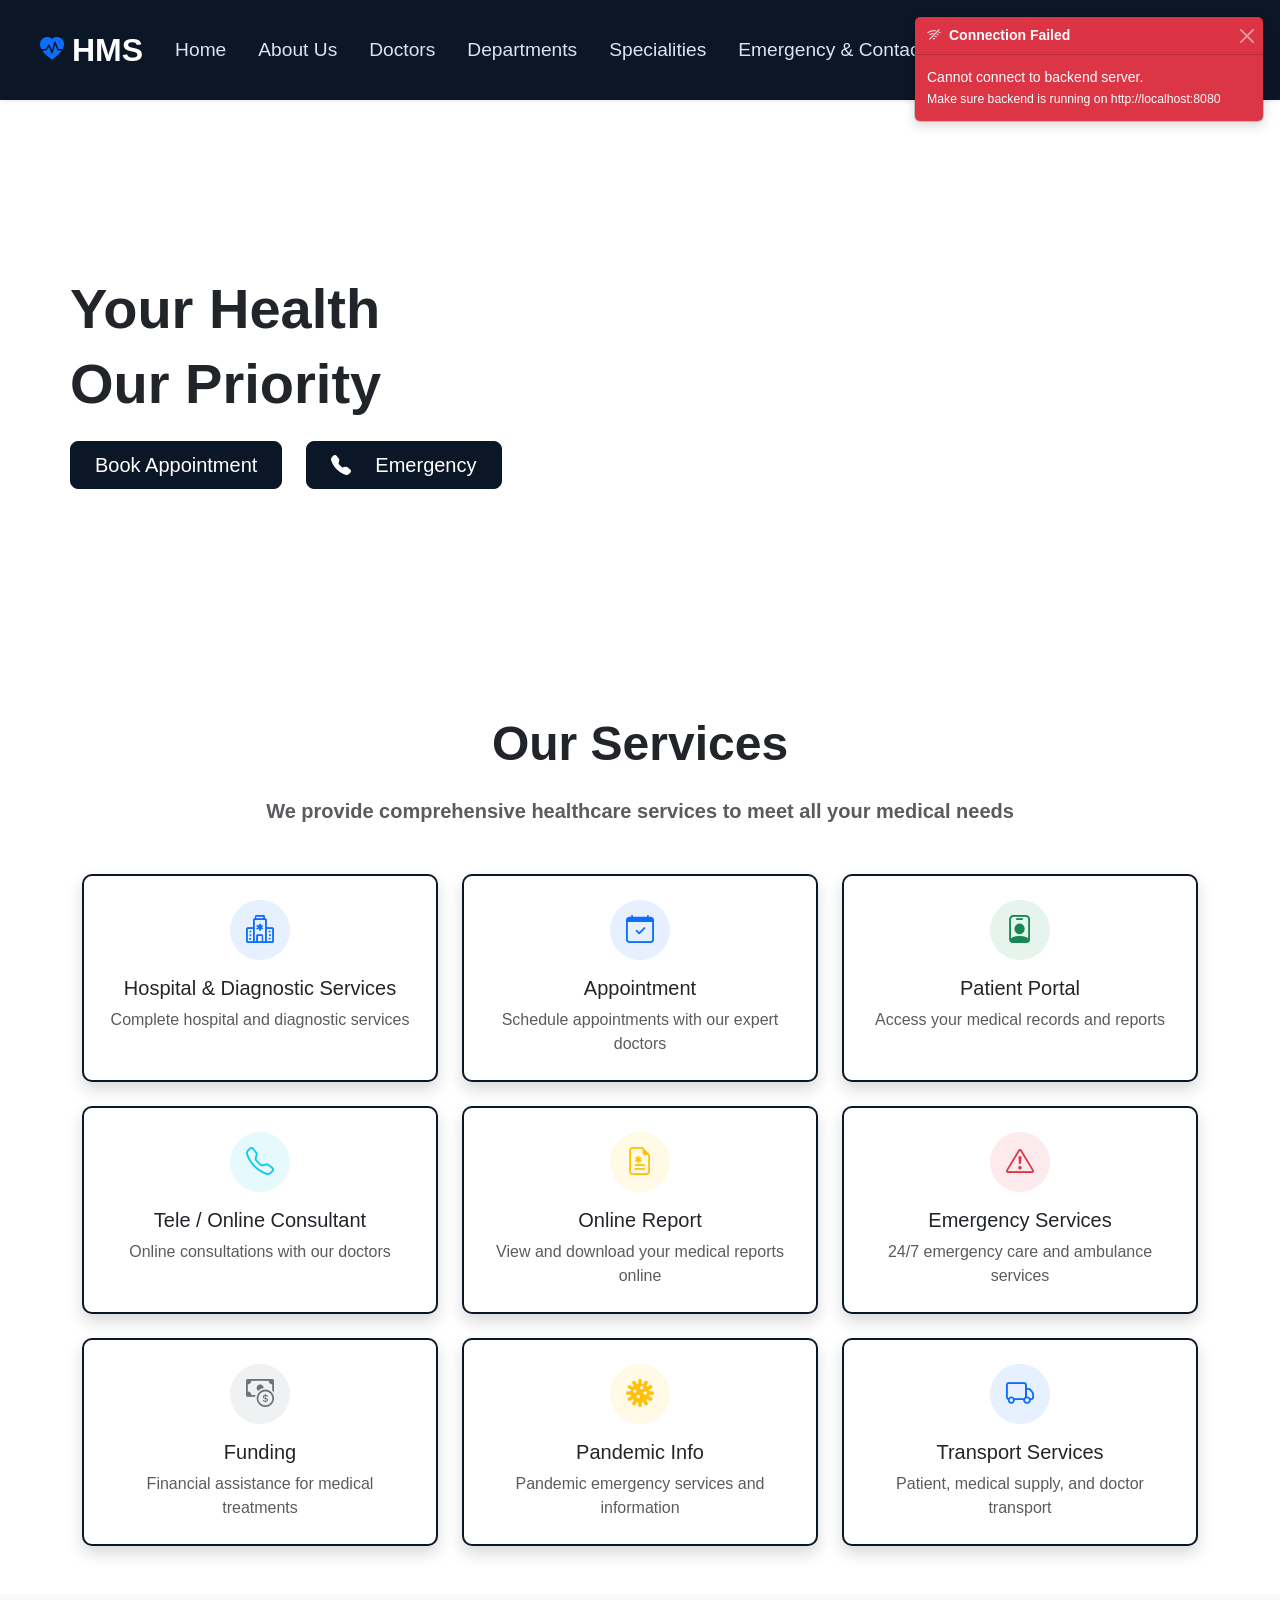
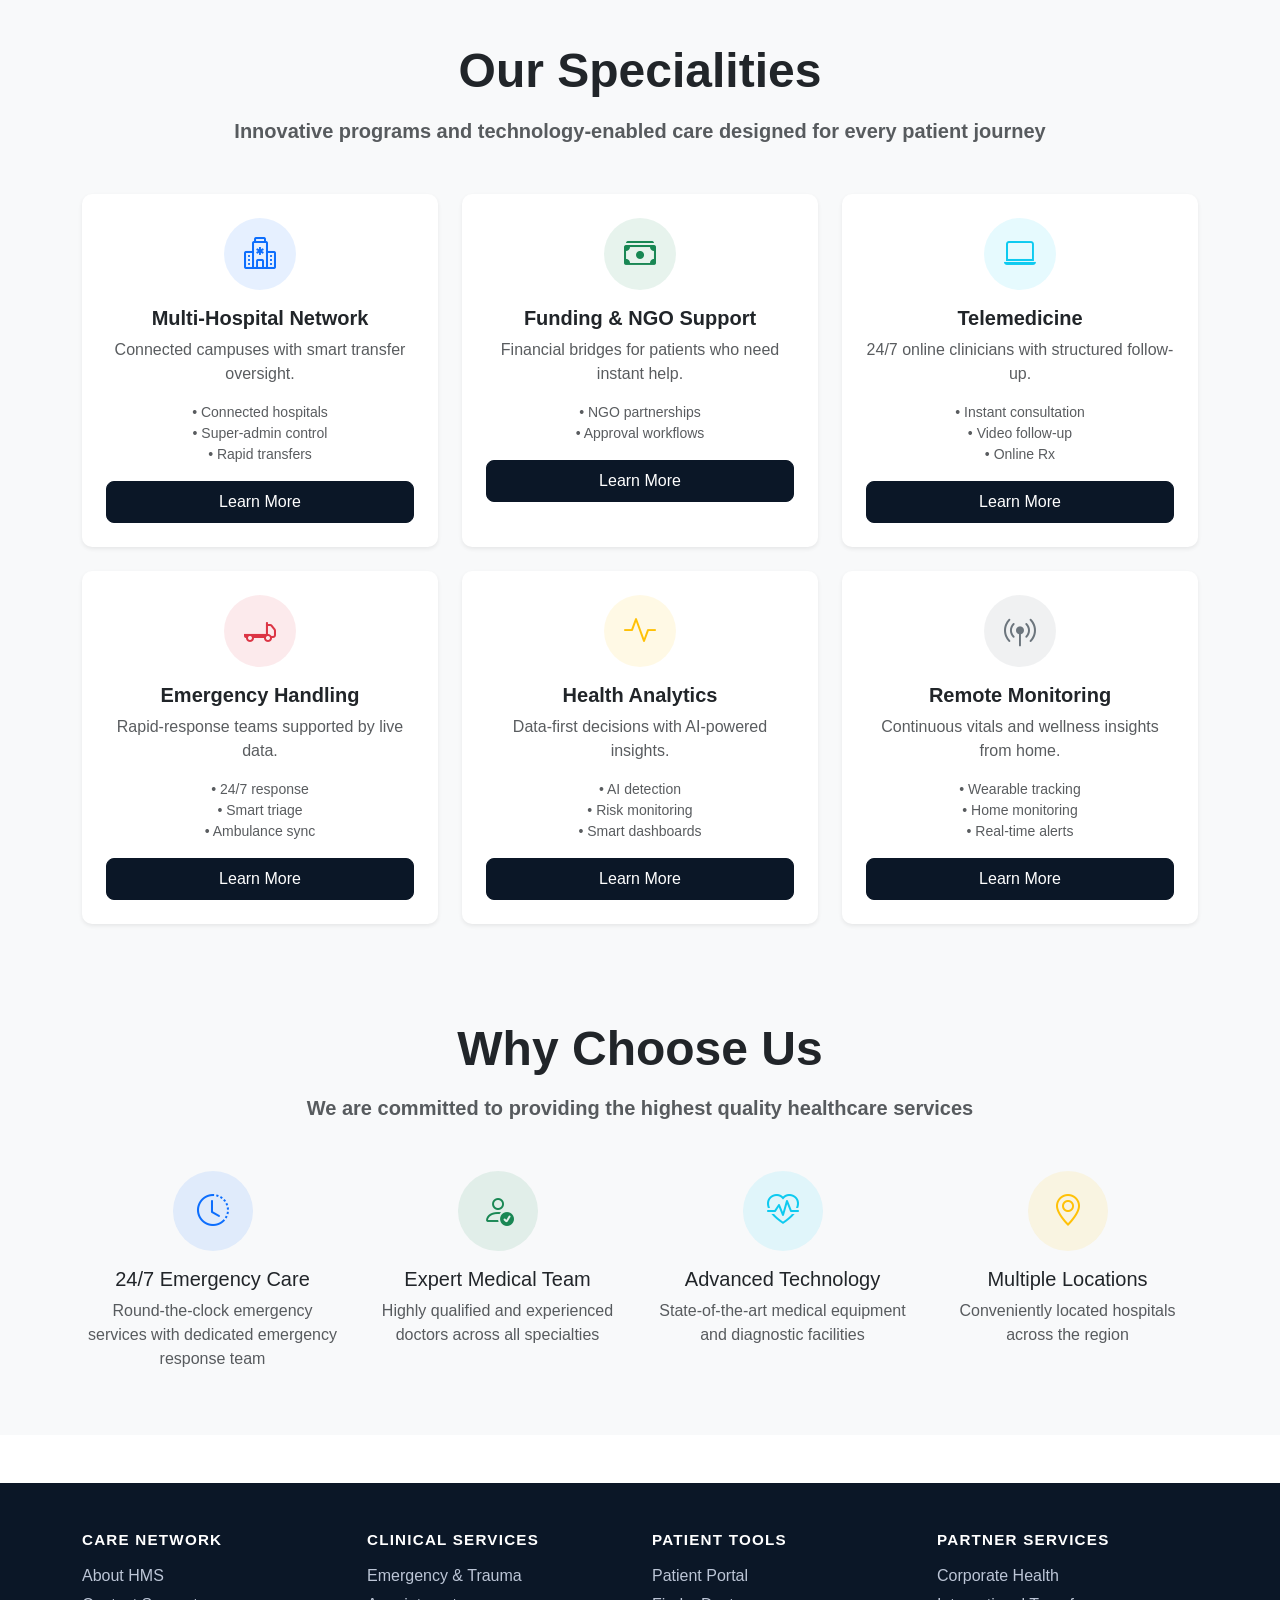
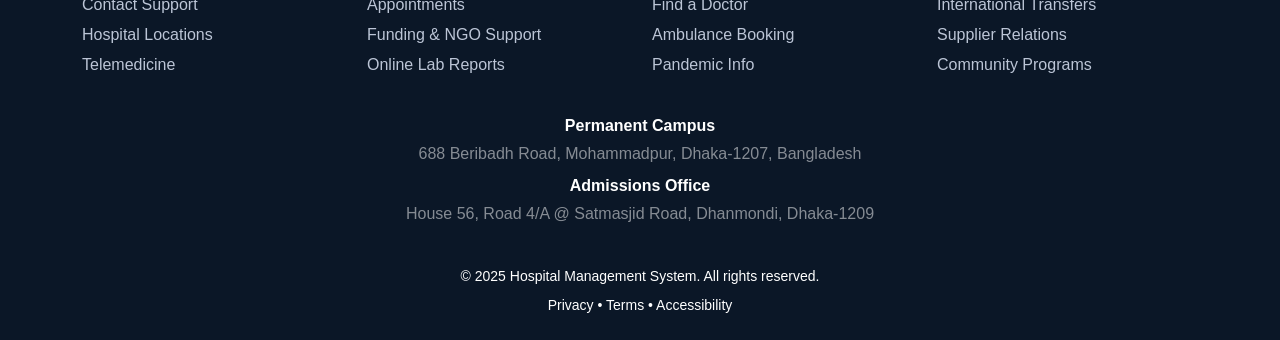
==== commit fdd85add: "third" ====
--- a/HospitalManagementSystem/HospitalManagementSystem/hospital-frontend-html/index.html
+++ b/HospitalManagementSystem/HospitalManagementSystem/hospital-frontend-html/index.html
@@ -11,6 +11,59 @@
     <link rel="stylesheet" href="https://cdn.jsdelivr.net/npm/bootstrap-icons@1.11.1/font/bootstrap-icons.css">
     <!-- Custom CSS -->
     <link rel="stylesheet" href="css/style.css">
+    <style>
+        /* Service card hover effects */
+        .service-card {
+            transition: all 0.3s ease;
+            border: 2px solid #0b1727 !important;
+        }
+        
+        .service-card:hover {
+            transform: translateY(-5px);
+            box-shadow: 0 0.5rem 1.5rem rgba(0, 0, 0, 0.15) !important;
+        }
+        
+        .service-card .card-title {
+            transition: color 0.3s ease;
+        }
+        
+        .service-card:hover .card-title {
+            color: #0d6efd !important;
+        }
+        
+        .service-card .bi-arrow-right {
+            transition: transform 0.3s ease;
+        }
+        
+        .service-card:hover .bi-arrow-right {
+            transform: translateX(5px);
+        }
+        
+        .service-card[href*="emergency"]:hover .card-title {
+            color: #dc3545 !important;
+        }
+        
+        .service-card[href*="patient"]:hover .card-title {
+            color: #198754 !important;
+        }
+        
+        .service-card[href*="tele"]:hover .card-title {
+            color: #0dcaf0 !important;
+        }
+        
+        .service-card[href*="report"]:hover .card-title {
+            color: #ffc107 !important;
+        }
+        
+        .service-card[href*="funding"]:hover .card-title {
+            color: #6c757d !important;
+        }
+        
+        /* Add padding to body to accommodate fixed navbar */
+        body {
+            padding-top: 60px;
+        }
+    </style>
 </head>
 <body>
     <!-- Connection Status Notification -->
@@ -27,61 +80,63 @@
         </div>
     </div>
 
-    <!-- Navigation -->
-    <nav class="navbar navbar-expand-lg navbar-light bg-white shadow-sm">
-        <div class="container">
-            <a class="navbar-brand d-flex align-items-center" href="index.html">
-                <i class="bi bi-heart-pulse-fill text-primary me-2 fs-4"></i>
-                <span class="fw-bold">HMS</span>
-            </a>
-            <button class="navbar-toggler" type="button" data-bs-toggle="collapse" data-bs-target="#navbarNav">
-                <span class="navbar-toggler-icon"></span>
-            </button>
-            <div class="collapse navbar-collapse" id="navbarNav">
-                <ul class="navbar-nav me-auto">
-                    <li class="nav-item">
-                        <a class="nav-link" href="index.html">Home</a>
-                    </li>
-                    <li class="nav-item">
-                        <a class="nav-link" href="about.html">About Us</a>
-                    </li>
-                    <li class="nav-item">
-                        <a class="nav-link" href="doctors.html">Doctors</a>
-                    </li>
-                    <li class="nav-item">
-                        <a class="nav-link" href="departments.html">Departments</a>
-                    </li>
-                    <li class="nav-item">
-                        <a class="nav-link" href="#specialities">Specialities</a>
-                    </li>
-                    <li class="nav-item">
-                        <a class="nav-link" href="emergency.html">Emergency & Contact</a>
-                    </li>
-                </ul>
-                <ul class="navbar-nav">
-                    <li class="nav-item">
-                        <a class="nav-link" href="login.html">Login</a>
-                    </li>
-                    <li class="nav-item">
-                        <a class="nav-link ms-2" href="register.html">Register</a>
-                    </li>
-                </ul>
-            </div>
-        </div>
-    </nav>
+<!-- Navigation -->
+<nav class="navbar navbar-expand-lg navbar-light bg-white shadow-sm fixed-top">
+    <div class="container-fluid d-flex align-items-center h-100 px-3">
+
+        <!-- Brand with extra left spacing -->
+        <a class="navbar-brand d-flex align-items-center ms-4" href="index.html">
+            <i class="bi bi-heart-pulse-fill text-primary me-2 fs-4"></i>
+            <span class="fw-bold">HMS</span>
+        </a>
+
+        <!-- Mobile toggle -->
+        <button class="navbar-toggler" type="button" data-bs-toggle="collapse" data-bs-target="#navbarNav">
+            <span class="navbar-toggler-icon"></span>
+        </button>
+
+        <!-- Navbar items -->
+        <div class="collapse navbar-collapse" id="navbarNav">
+
+            <!-- Left links -->
+            <ul class="navbar-nav me-auto">
+                <li class="nav-item"><a class="nav-link" href="index.html">Home</a></li>
+                <li class="nav-item"><a class="nav-link" href="about.html">About Us</a></li>
+                <li class="nav-item"><a class="nav-link" href="doctors.html">Doctors</a></li>
+                <li class="nav-item"><a class="nav-link" href="departments.html">Departments</a></li>
+                <li class="nav-item"><a class="nav-link" href="index.html#specialities">Specialities</a></li>
+                <li class="nav-item"><a class="nav-link" href="emergency.html">Emergency & Contact</a></li>
+            </ul>
+
+            <!-- Right links with extra right spacing -->
+            <ul class="navbar-nav ms-auto me-4">
+                <li class="nav-item"><a class="nav-link" href="login.html">Login</a></li>
+                <li class="nav-item"><a class="nav-link" href="register.html">Register</a></li>
+            </ul>
+
+        </div>
+    </div>
+</nav>
+
+
 
     <!-- Hero Section -->
-    <section class="hero-section bg-primary text-white py-5">
-        <div class="container">
-            <div class="row align-items-center">
-                <div class="col-lg-6">
-                    <h1 class="display-4 fw-bold mb-4">Your Health, Our Priority</h1>
-                    <p class="lead mb-4">Connecting hospitals, technology, and compassion for your better health</p>
-                    <div class="d-flex gap-3">
-                        <a href="appointments.html" class="btn btn-light btn-lg">Book Appointment</a>
-                        <a href="emergency.html" class="btn btn-outline-light btn-lg">
-                            <i class="bi bi-telephone-fill me-2"></i>Emergency
-                        </a>
+    <section class="hero-section bg-white py-5">
+        <div class="hero-banner" role="img" aria-label="Healthcare professionals collage banner"></div>
+        <div class="container px-0">
+            <div class="row align-items-center g-5" style="min-height: 500px; margin: 0;">
+                <div class="col-lg-6 ps-0">
+                    <div class="text-start">
+                        <h1 class="display-4 fw-bold mb-2 text-dark">Your Health</h1>
+                        <h1 class="display-4 fw-bold mb-4 text-dark">Our Priority</h1>
+                        
+                        
+                        <div class="d-flex gap-4 flex-wrap justify-content-start">
+                            <a href="appointments.html" class="btn btn-primary btn-lg text-white" style="background-color: #0b1727; border-color: #0b1727;">Book Appointment</a>
+                            <a href="emergency.html" class="btn btn-primary btn-lg text-white" style="background-color: #0b1727; border-color: #0b1727;">
+                                <i class="bi bi-telephone-fill me-4"></i>Emergency
+                            </a>
+                        </div>
                     </div>
                 </div>
             </div>
@@ -92,113 +147,135 @@
     <section class="py-5">
         <div class="container">
             <div class="text-center mb-5">
-                <h2 class="display-5 fw-bold mb-3">Our Services</h2>
-                <p class="lead text-muted">We provide comprehensive healthcare services to meet all your medical needs</p>
+                <h2 class="display-5 fw-bold mb-3" style="line-height: 1.5;">Our Services</h2>
+                <p class="lead text-muted" style="font-weight:700; line-height: 1.5;">We provide comprehensive healthcare services to meet all your medical needs</p>
             </div>
             
             <div class="row g-4">
                 <div class="col-md-6 col-lg-4">
-                    <div class="card h-100 shadow-sm border-0">
-                        <div class="card-body text-center p-4">
-                            <div class="service-icon bg-primary bg-opacity-10 rounded-circle d-inline-flex align-items-center justify-content-center mb-3" style="width: 60px; height: 60px;">
-                                <i class="bi bi-hospital fs-3 text-primary"></i>
-                            </div>
-                            <h5 class="card-title">Hospital & Diagnostic Services</h5>
-                            <p class="card-text text-muted">Complete hospital and diagnostic services</p>
-                            <a href="services.html" class="btn btn-outline-primary">View Services</a>
-                        </div>
-                    </div>
-                </div>
-                
-                <div class="col-md-6 col-lg-4">
-                    <div class="card h-100 shadow-sm border-0">
-                        <div class="card-body text-center p-4">
-                            <div class="service-icon bg-primary bg-opacity-10 rounded-circle d-inline-flex align-items-center justify-content-center mb-3" style="width: 60px; height: 60px;">
-                                <i class="bi bi-calendar-check fs-3 text-primary"></i>
-                            </div>
-                            <h5 class="card-title">Appointment</h5>
-                            <p class="card-text text-muted">Schedule appointments with our expert doctors</p>
-                            <a href="appointments.html" class="btn btn-outline-primary">Details</a>
-                        </div>
-                    </div>
-                </div>
-                
-                <div class="col-md-6 col-lg-4">
-                    <div class="card h-100 shadow-sm border-0">
-                        <div class="card-body text-center p-4">
-                            <div class="service-icon bg-success bg-opacity-10 rounded-circle d-inline-flex align-items-center justify-content-center mb-3" style="width: 60px; height: 60px;">
-                                <i class="bi bi-person-badge fs-3 text-success"></i>
-                            </div>
-                            <h5 class="card-title">Patient Portal</h5>
-                            <p class="card-text text-muted">Access your medical records and reports</p>
-                            <a href="patient-portal-login.html" class="btn btn-outline-success">Details</a>
-                        </div>
-                    </div>
-                </div>
-                
-                <div class="col-md-6 col-lg-4">
-                    <div class="card h-100 shadow-sm border-0">
-                        <div class="card-body text-center p-4">
-                            <div class="service-icon bg-info bg-opacity-10 rounded-circle d-inline-flex align-items-center justify-content-center mb-3" style="width: 60px; height: 60px;">
-                                <i class="bi bi-telephone fs-3 text-info"></i>
-                            </div>
-                            <h5 class="card-title">Tele / Online Consultant</h5>
-                            <p class="card-text text-muted">Online consultations with our doctors</p>
-                            <a href="tele-consultation.html" class="btn btn-outline-info">Details</a>
-                        </div>
-                    </div>
-                </div>
-                
-                <div class="col-md-6 col-lg-4">
-                    <div class="card h-100 shadow-sm border-0">
-                        <div class="card-body text-center p-4">
-                            <div class="service-icon bg-warning bg-opacity-10 rounded-circle d-inline-flex align-items-center justify-content-center mb-3" style="width: 60px; height: 60px;">
-                                <i class="bi bi-file-earmark-medical fs-3 text-warning"></i>
-                            </div>
-                            <h5 class="card-title">Online Report</h5>
-                            <p class="card-text text-muted">View and download your medical reports</p>
-                            <a href="online-report.html" class="btn btn-outline-warning">Details</a>
-                        </div>
-                    </div>
-                </div>
-                
-                <div class="col-md-6 col-lg-4">
-                    <div class="card h-100 shadow-sm border-0">
-                        <div class="card-body text-center p-4">
-                            <div class="service-icon bg-danger bg-opacity-10 rounded-circle d-inline-flex align-items-center justify-content-center mb-3" style="width: 60px; height: 60px;">
-                                <i class="bi bi-exclamation-triangle fs-3 text-danger"></i>
-                            </div>
-                            <h5 class="card-title">Emergency Services</h5>
-                            <p class="card-text text-muted">24/7 emergency care and ambulance services</p>
-                            <a href="emergency.html" class="btn btn-outline-danger">Details</a>
-                        </div>
-                    </div>
-                </div>
-                
-                <div class="col-md-6 col-lg-4">
-                    <div class="card h-100 shadow-sm border-0">
-                        <div class="card-body text-center p-4">
-                            <div class="service-icon bg-secondary bg-opacity-10 rounded-circle d-inline-flex align-items-center justify-content-center mb-3" style="width: 60px; height: 60px;">
-                                <i class="bi bi-cash-coin fs-3 text-secondary"></i>
-                            </div>
-                            <h5 class="card-title">Funding</h5>
-                            <p class="card-text text-muted">Financial assistance for medical treatments</p>
-                            <a href="funding.html" class="btn btn-outline-secondary">Details</a>
-                        </div>
-                    </div>
-                </div>
-                
-                <div class="col-md-6 col-lg-4">
-                    <div class="card h-100 shadow-sm border-0">
-                        <div class="card-body text-center p-4">
-                            <div class="service-icon bg-warning bg-opacity-10 rounded-circle d-inline-flex align-items-center justify-content-center mb-3" style="width: 60px; height: 60px;">
-                                <i class="bi bi-virus fs-3 text-warning"></i>
-                            </div>
-                            <h5 class="card-title">Pandemic Info</h5>
-                            <p class="card-text text-muted">Pandemic emergency services and information</p>
-                            <a href="pandemic.html" class="btn btn-outline-warning">Details</a>
-                        </div>
-                    </div>
+                    <a href="services.html" class="text-decoration-none">
+                        <div class="card h-100 shadow border-2 service-card">
+                            <div class="card-body text-center p-4">
+                                <div class="service-icon bg-primary bg-opacity-10 rounded-circle d-inline-flex align-items-center justify-content-center mb-3" style="width: 60px; height: 60px;">
+                                    <i class="bi bi-hospital fs-3 text-primary"></i>
+                                </div>
+                                <h5 class="card-title text-dark">Hospital & Diagnostic Services</h5>
+                                <p class="card-text text-muted">Complete hospital and diagnostic services</p>
+                            </div>
+                        </div>
+                    </a>
+                </div>
+                
+                <div class="col-md-6 col-lg-4">
+                    <a href="appointments.html" class="text-decoration-none">
+                        <div class="card h-100 shadow border-2 service-card">
+                            <div class="card-body text-center p-4">
+                                <div class="service-icon bg-primary bg-opacity-10 rounded-circle d-inline-flex align-items-center justify-content-center mb-3" style="width: 60px; height: 60px;">
+                                    <i class="bi bi-calendar-check fs-3 text-primary"></i>
+                                </div>
+                                <h5 class="card-title text-dark">Appointment</h5>
+                                <p class="card-text text-muted">Schedule appointments with our expert doctors</p>
+                            </div>
+                        </div>
+                    </a>
+                </div>
+                
+                <div class="col-md-6 col-lg-4">
+                    <a href="patient-portal-login.html" class="text-decoration-none">
+                        <div class="card h-100 shadow border-2 service-card">
+                            <div class="card-body text-center p-4">
+                                <div class="service-icon bg-success bg-opacity-10 rounded-circle d-inline-flex align-items-center justify-content-center mb-3" style="width: 60px; height: 60px;">
+                                    <i class="bi bi-person-badge fs-3 text-success"></i>
+                                </div>
+                                <h5 class="card-title text-dark">Patient Portal</h5>
+                                <p class="card-text text-muted">Access your medical records and reports</p>
+                            </div>
+                        </div>
+                    </a>
+                </div>
+                
+                <div class="col-md-6 col-lg-4">
+                    <a href="tele-consultation.html" class="text-decoration-none">
+                        <div class="card h-100 shadow border-2 service-card">
+                            <div class="card-body text-center p-4">
+                                <div class="service-icon bg-info bg-opacity-10 rounded-circle d-inline-flex align-items-center justify-content-center mb-3" style="width: 60px; height: 60px;">
+                                    <i class="bi bi-telephone fs-3 text-info"></i>
+                                </div>
+                                <h5 class="card-title text-dark">Tele / Online Consultant</h5>
+                                <p class="card-text text-muted">Online consultations with our doctors</p>
+                            </div>
+                        </div>
+                    </a>
+                </div>
+                
+                <div class="col-md-6 col-lg-4">
+                    <a href="online-report.html" class="text-decoration-none">
+                        <div class="card h-100 shadow border-2 service-card">
+                            <div class="card-body text-center p-4">
+                                <div class="service-icon bg-warning bg-opacity-10 rounded-circle d-inline-flex align-items-center justify-content-center mb-3" style="width: 60px; height: 60px;">
+                                    <i class="bi bi-file-earmark-medical fs-3 text-warning"></i>
+                                </div>
+                                <h5 class="card-title text-dark">Online Report</h5>
+                                <p class="card-text text-muted">View and download your medical reports online</p>
+                            </div>
+                        </div>
+                    </a>
+                </div>
+                
+                <div class="col-md-6 col-lg-4">
+                    <a href="emergency.html" class="text-decoration-none">
+                        <div class="card h-100 shadow border-2 service-card">
+                            <div class="card-body text-center p-4">
+                                <div class="service-icon bg-danger bg-opacity-10 rounded-circle d-inline-flex align-items-center justify-content-center mb-3" style="width: 60px; height: 60px;">
+                                    <i class="bi bi-exclamation-triangle fs-3 text-danger"></i>
+                                </div>
+                                <h5 class="card-title text-dark">Emergency Services</h5>
+                                <p class="card-text text-muted">24/7 emergency care and ambulance services</p>
+                            </div>
+                        </div>
+                    </a>
+                </div>
+                
+                <div class="col-md-6 col-lg-4">
+                    <a href="funding.html" class="text-decoration-none">
+                        <div class="card h-100 shadow border-2 service-card">
+                            <div class="card-body text-center p-4">
+                                <div class="service-icon bg-secondary bg-opacity-10 rounded-circle d-inline-flex align-items-center justify-content-center mb-3" style="width: 60px; height: 60px;">
+                                    <i class="bi bi-cash-coin fs-3 text-secondary"></i>
+                                </div>
+                                <h5 class="card-title text-dark">Funding</h5>
+                                <p class="card-text text-muted">Financial assistance for medical treatments</p>
+                            </div>
+                        </div>
+                    </a>
+                </div>
+                
+                <div class="col-md-6 col-lg-4">
+                    <a href="pandemic.html" class="text-decoration-none">
+                        <div class="card h-100 shadow border-2 service-card">
+                            <div class="card-body text-center p-4">
+                                <div class="service-icon bg-warning bg-opacity-10 rounded-circle d-inline-flex align-items-center justify-content-center mb-3" style="width: 60px; height: 60px;">
+                                    <i class="bi bi-virus fs-3 text-warning"></i>
+                                </div>
+                                <h5 class="card-title text-dark">Pandemic Info</h5>
+                                <p class="card-text text-muted">Pandemic emergency services and information</p>
+                            </div>
+                        </div>
+                    </a>
+                </div>
+                
+                <div class="col-md-6 col-lg-4">
+                    <a href="transport.html" class="text-decoration-none">
+                        <div class="card h-100 shadow border-2 service-card">
+                            <div class="card-body text-center p-4">
+                                <div class="service-icon bg-primary bg-opacity-10 rounded-circle d-inline-flex align-items-center justify-content-center mb-3" style="width: 60px; height: 60px;">
+                                    <i class="bi bi-truck fs-3 text-primary"></i>
+                                </div>
+                                <h5 class="card-title text-dark">Transport Services</h5>
+                                <p class="card-text text-muted">Patient, medical supply, and doctor transport</p>
+                            </div>
+                        </div>
+                    </a>
                 </div>
             </div>
         </div>
@@ -209,7 +286,7 @@
         <div class="container">
             <div class="text-center mb-5">
                 <h2 class="display-5 fw-bold mb-3">Our Specialities</h2>
-                <p class="lead text-muted">Innovative programs and technology-enabled care designed for every patient journey</p>
+                <p class="lead text-muted "style="font-weight:700; line: height 4px;;">Innovative programs and technology-enabled care designed for every patient journey</p>
             </div>
             <div class="row g-4">
                 <div class="col-md-6 col-lg-4">
@@ -225,7 +302,7 @@
                                 <li>• Super-admin control</li>
                                 <li>• Rapid transfers</li>
                             </ul>
-                            <button class="btn btn-outline-primary mt-3" data-bs-toggle="modal" data-bs-target="#specialityModal">Learn More</button>
+                            <button class="btn btn-outline-primary mt-3" data-bs-toggle="modal" data-bs-target="#specialityModal" style="background-color: #0b1727; border-color: #0b1727; color: white;">Learn More</button>
                         </div>
                     </div>
                 </div>
@@ -240,9 +317,9 @@
                             <ul class="list-unstyled text-muted small mb-0">
                                 <li>• NGO partnerships</li>
                                 <li>• Approval workflows</li>
-                                <li>• Transparent status</li>
+                                
                             </ul>
-                            <button class="btn btn-outline-success mt-3" data-bs-toggle="modal" data-bs-target="#specialityModal">Learn More</button>
+                            <button class="btn btn-outline-success mt-3" data-bs-toggle="modal" data-bs-target="#specialityModal" style="background-color: #0b1727; border-color: #0b1727; color: white;">Learn More</button>
                         </div>
                     </div>
                 </div>
@@ -259,7 +336,7 @@
                                 <li>• Video follow-up</li>
                                 <li>• Online Rx</li>
                             </ul>
-                            <button class="btn btn-outline-info mt-3" data-bs-toggle="modal" data-bs-target="#specialityModal">Learn More</button>
+                            <button class="btn btn-outline-info mt-3" data-bs-toggle="modal" data-bs-target="#specialityModal" style="background-color: #0b1727; border-color: #0b1727; color: white;">Learn More</button>
                         </div>
                     </div>
                 </div>
@@ -276,7 +353,7 @@
                                 <li>• Smart triage</li>
                                 <li>• Ambulance sync</li>
                             </ul>
-                            <button class="btn btn-outline-danger mt-3" data-bs-toggle="modal" data-bs-target="#specialityModal">Learn More</button>
+                            <button class="btn btn-outline-danger mt-3" data-bs-toggle="modal" data-bs-target="#specialityModal" style="background-color: #0b1727; border-color: #0b1727; color: white;">Learn More</button>
                         </div>
                     </div>
                 </div>
@@ -293,7 +370,7 @@
                                 <li>• Risk monitoring</li>
                                 <li>• Smart dashboards</li>
                             </ul>
-                            <button class="btn btn-outline-warning mt-3 text-warning" data-bs-toggle="modal" data-bs-target="#specialityModal">Learn More</button>
+                            <button class="btn btn-outline-warning mt-3" data-bs-toggle="modal" data-bs-target="#specialityModal" style="background-color: #0b1727; border-color: #0b1727; color: white;">Learn More</button>
                         </div>
                     </div>
                 </div>
@@ -310,7 +387,7 @@
                                 <li>• Home monitoring</li>
                                 <li>• Real-time alerts</li>
                             </ul>
-                            <button class="btn btn-outline-secondary mt-3" data-bs-toggle="modal" data-bs-target="#specialityModal">Learn More</button>
+                            <button class="btn btn-outline-secondary mt-3" data-bs-toggle="modal" data-bs-target="#specialityModal" style="background-color: #0b1727; border-color: #0b1727; color: white;">Learn More</button>
                         </div>
                     </div>
                 </div>
@@ -336,7 +413,8 @@
         <div class="container">
             <div class="text-center mb-5">
                 <h2 class="display-5 fw-bold mb-3">Why Choose Us</h2>
-                <p class="lead text-muted">We are committed to providing the highest quality healthcare services</p>
+               
+                 <p class="lead text-muted "style="font-weight:700; line: height 4px;;">We are committed to providing the highest quality healthcare services</p>
             </div>
             
             <div class="row g-4">
--- a/HospitalManagementSystem/HospitalManagementSystem/hospital-frontend-html/css/style.css
+++ b/HospitalManagementSystem/HospitalManagementSystem/hospital-frontend-html/css/style.css
@@ -22,25 +22,77 @@
 
 /* Hero Section */
 .hero-section {
-    background: linear-gradient(135deg, #667eea 0%, #764ba2 100%);
-    min-height: 400px;
-    display: flex;
-    align-items: center;
+    background-color: #ffffff;
+    position: relative;
+    overflow: hidden;
+    min-height: 600px;
+}
+
+.hero-banner {
+    position: absolute;
+    top: 0;
+    left: 0;
+    right: 0;
+    bottom: 0;
+    width: 100%;
+    height: 100%;
+    border-radius: 0;
+    background-image: url('../Banner/Banner.png');
+    background-size: cover;
+    background-position: center;
+    background-repeat: no-repeat;
+    z-index: 1;
+}
+
+.hero-section .container {
+    position: relative;
+    z-index: 2;
+}
+
+.hero-section .row {
+    position: relative;
+    z-index: 2;
+}
+
+@media (max-width: 991.98px) {
+    .hero-banner {
+        min-height: 260px;
+        margin-top: 1.5rem;
+    }
 }
 
 /* Navigation */
+.navbar {
+    background-color: #0b1727 !important;
+    height: 60px;
+    min-height: 100px;
+}
+
 .navbar-brand {
-    font-size: 1.5rem;
+    font-size: 2rem;
+    color: #ffffff !important;
+    align-self: center;
 }
 
 .navbar-nav .nav-link {
     font-weight: 500;
     margin: 0 0.5rem;
     transition: color 0.3s;
+    color: #dbe4f5 !important;
+    align-self: center;
+    font-size: 1.2rem;
 }
 
 .navbar-nav .nav-link:hover {
-    color: var(--primary-color) !important;
+    color: #ffffff !important;
+}
+
+.navbar-toggler {
+    border-color: rgba(255, 255, 255, 0.5);
+}
+
+.navbar-toggler-icon {
+    filter: invert(1);
 }
 
 /* Cards */
